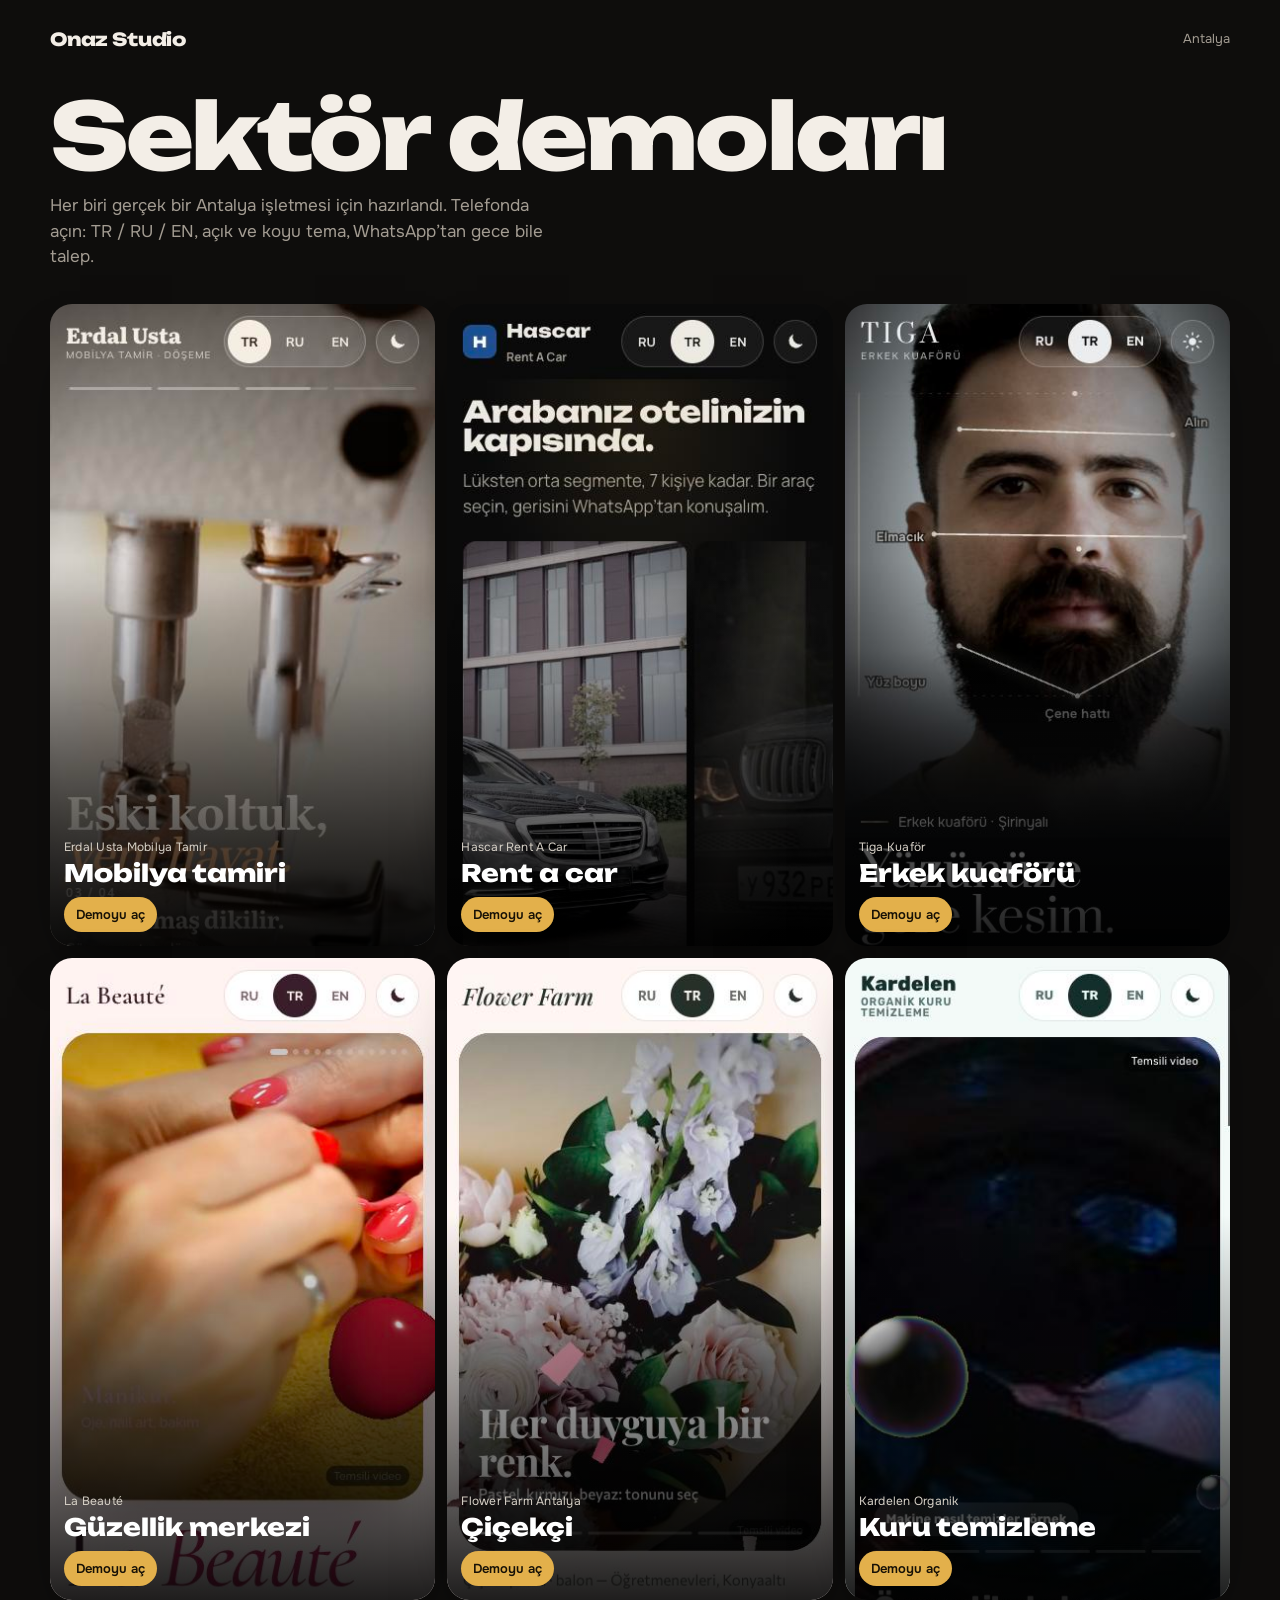
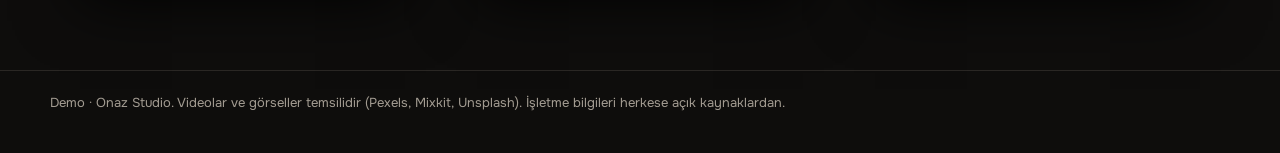
==== demo/sektor/index.html @ fc959712 "Sektör demo siteleri: 6 sektör + liste sayfası (demo/sektor) Co-Authored-By: Claude Opus 5.5 <norepl" ====
<!doctype html>
<html lang="tr">
<head>
<meta charset="utf-8">
<meta name="viewport" content="width=device-width,initial-scale=1,viewport-fit=cover">
<meta name="robots" content="noindex,nofollow">
<meta name="theme-color" content="#0E0D0C">
<title>Sektör demoları · Onaz Studio</title>
<link rel="preconnect" href="https://fonts.googleapis.com"><link rel="preconnect" href="https://fonts.gstatic.com" crossorigin>
<link href="https://fonts.googleapis.com/css2?family=Unbounded:wght@600;800&family=Onest:wght@400;500;600&display=swap" rel="stylesheet">
<style>
:root{--bg:#0E0D0C;--fg:#F3EEE7;--mut:#A39C92;--line:#2A2724;--acc:#E3B04B;--ease:cubic-bezier(.16,1,.3,1)}
*{box-sizing:border-box}
body{margin:0;background:var(--bg);color:var(--fg);font:16px/1.5 'Onest',system-ui,sans-serif;-webkit-font-smoothing:antialiased}
.wrap{width:min(1180px,100% - 32px);margin-inline:auto}
header{padding:28px 0 8px;display:flex;justify-content:space-between;align-items:center}
header b{font:800 18px 'Unbounded',sans-serif;letter-spacing:-.01em}
header span{font-size:13px;color:var(--mut)}
h1{font:800 clamp(38px,8vw,92px)/.95 'Unbounded',sans-serif;letter-spacing:-.03em;margin:34px 0 14px;max-width:12ch}
.lede{color:var(--mut);font-size:17px;max-width:46ch;margin:0 0 34px}
.grid{display:grid;grid-template-columns:repeat(2,minmax(0,1fr));gap:12px;padding-bottom:70px}
.card{position:relative;display:block;border-radius:22px;overflow:hidden;background:#000;color:#fff;text-decoration:none;aspect-ratio:9/15;isolation:isolate;box-shadow:0 30px 60px -30px rgba(0,0,0,.9),inset 0 0 0 1px rgba(255,255,255,.06)}
.card img{position:absolute;inset:0;width:100%;height:100%;object-fit:cover;object-position:top;z-index:-2;transition:transform 1.2s var(--ease)}
.card::after{content:"";position:absolute;inset:0;z-index:-1;background:linear-gradient(180deg,transparent 40%,rgba(0,0,0,.88))}
.card:hover img,.card:focus-visible img{transform:scale(1.05)}
.card:focus-visible{outline:3px solid var(--acc);outline-offset:3px}
.card__b{position:absolute;left:14px;right:14px;bottom:14px}
.card__b small{display:block;font-size:12px;color:#d8d2c8;letter-spacing:.02em}
.card__b strong{display:block;font:800 clamp(17px,2.2vw,24px)/1.1 'Unbounded',sans-serif;margin:4px 0 10px}
.card__b i{font-style:normal;display:inline-flex;align-items:center;gap:6px;font-size:13px;font-weight:600;padding:8px 12px;border-radius:99px;background:var(--acc);color:#171106}
.card.soon{pointer-events:none;opacity:.55}.card.soon .card__b i{background:#3a3631;color:#d8d2c8}
footer{border-top:1px solid var(--line);padding:22px 0 40px;color:var(--mut);font-size:13px}
@media(min-width:900px){.grid{grid-template-columns:repeat(3,1fr)}}
</style>
</head>
<body>
<div class="wrap">
  <header><b>Onaz Studio</b><span>Antalya</span></header>
  <h1>Sektör demoları</h1>
  <p class="lede">Her biri gerçek bir Antalya işletmesi için hazırlandı. Telefonda açın: TR / RU / EN, açık ve koyu tema, WhatsApp’tan gece bile talep.</p>
  <div class="grid" id="grid"></div>
</div>
<footer><div class="wrap">Demo · Onaz Studio. Videolar ve görseller temsilidir (Pexels, Mixkit, Unsplash). İşletme bilgileri herkese açık kaynaklardan.</div></footer>
<script>
/* hazır: true olan açılır, diğerleri "hazırlanıyor" görünür */
var D = [
  ['mobilya-tamiri', 'Mobilya tamiri', 'Erdal Usta Mobilya Tamir', true],
  ['arac-kiralama', 'Rent a car', 'Hascar Rent A Car', true],
  ['berber', 'Erkek kuaförü', 'Tiga Kuaför', true],
  ['guzellik', 'Güzellik merkezi', 'La Beauté', true],
  ['cicekci', 'Çiçekçi', 'Flower Farm Antalya', true],
  ['kuru-temizleme', 'Kuru temizleme', 'Kardelen Organik', true]
];
document.getElementById('grid').innerHTML = D.map(function (d) {
  return '<a class="card' + (d[3] ? '' : ' soon') + '" href="' + (d[3] ? d[0] + '/' : '#') + '"><img src="_prev/' + d[0] + '.jpg" alt="" loading="lazy" width="390" height="844"><span class="card__b"><small>' + d[2] + '</small><strong>' + d[1] + '</strong><i>' + (d[3] ? 'Demoyu aç' : 'Hazırlanıyor') + '</i></span></a>';
}).join('');
</script>
</body>
</html>
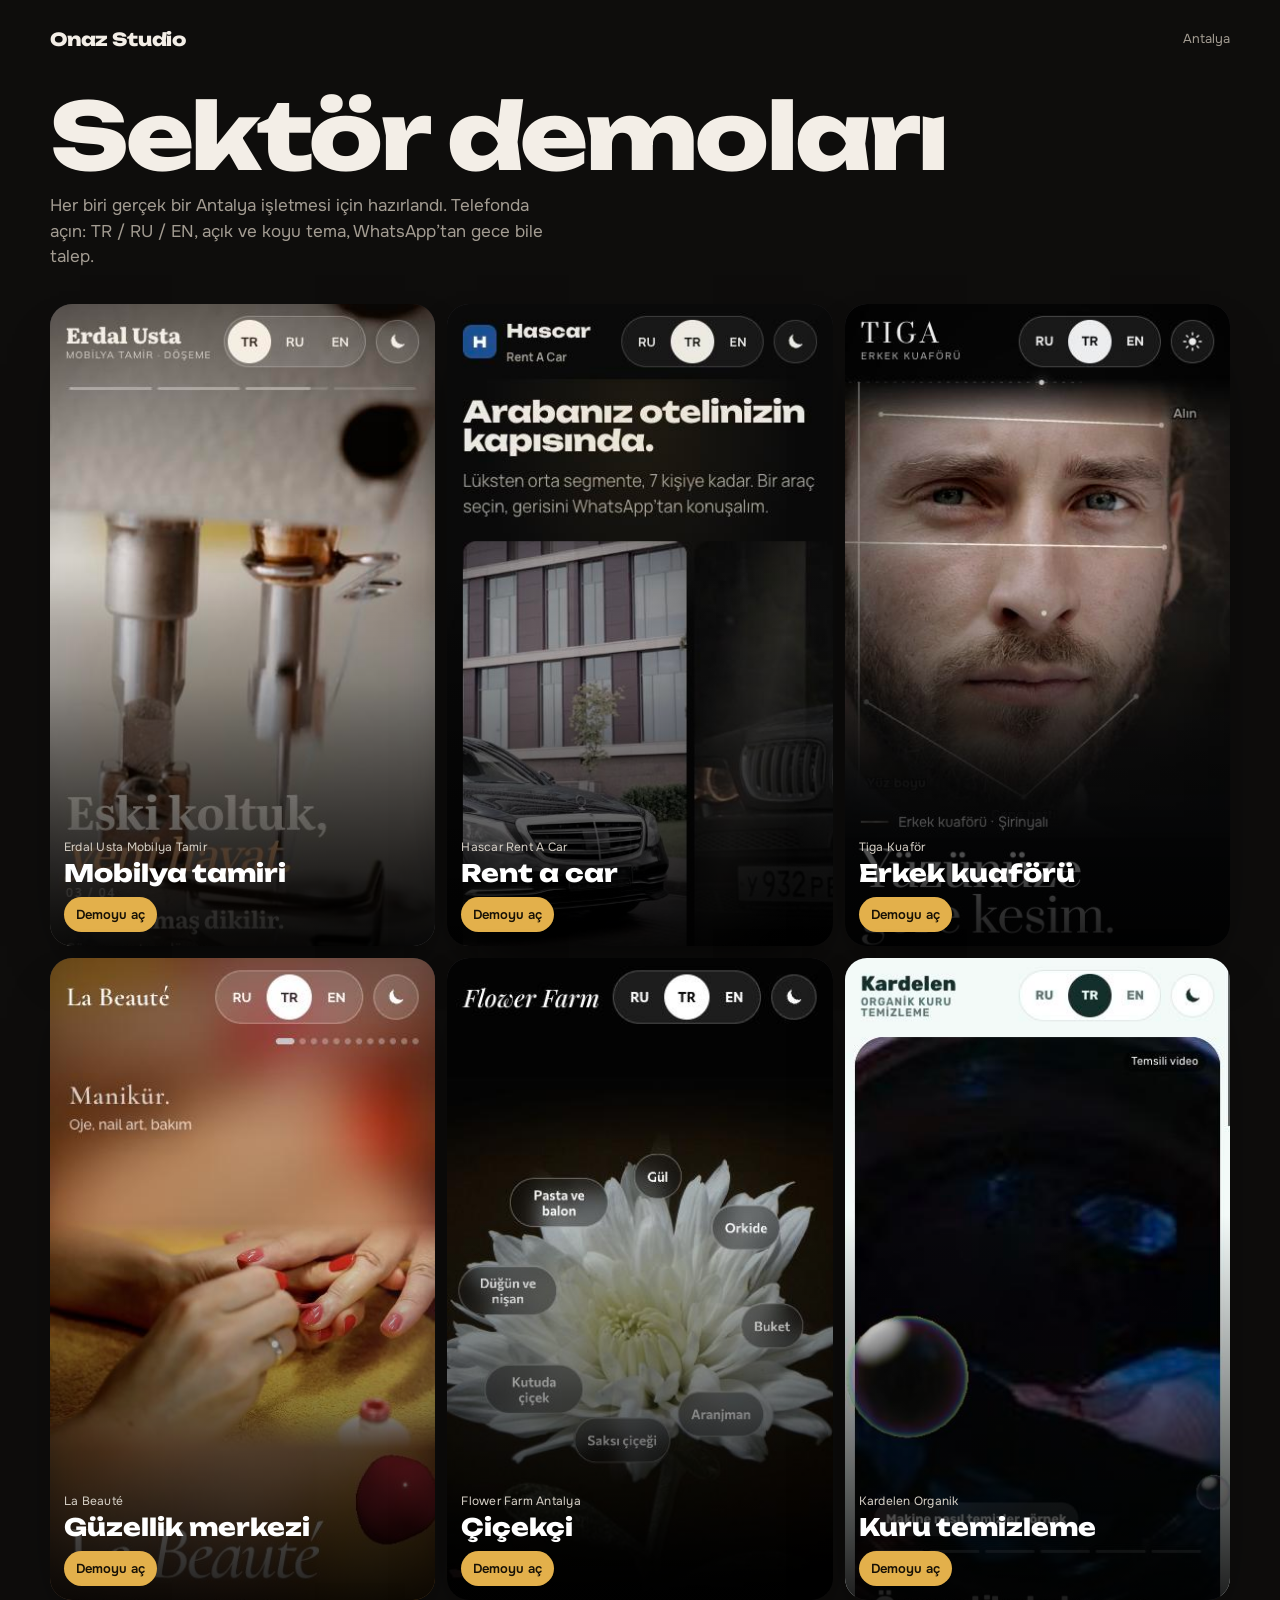
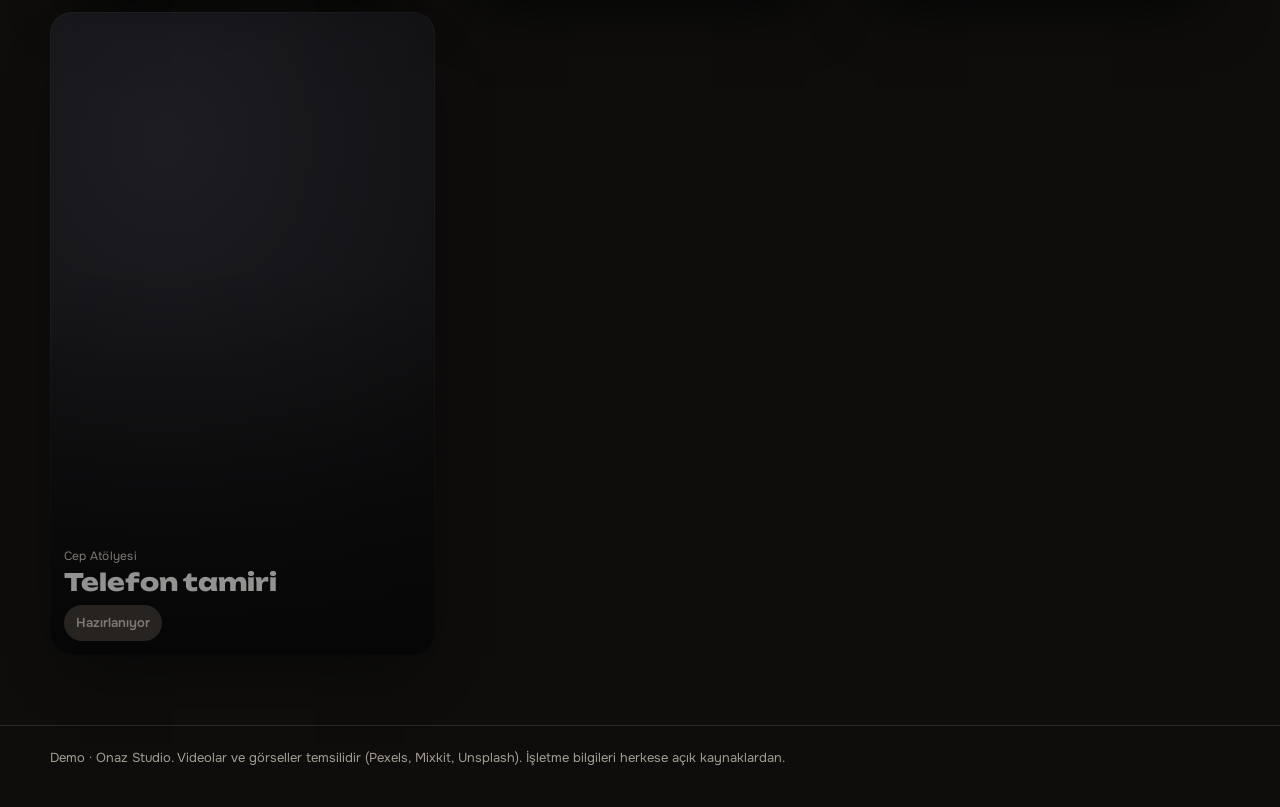
==== commit 51269eb8: "Sektör demoları: güzellik, rent a car, berber, çiçekçi düzeltmeleri Co-Authored-By: Claude Opus 5.5 " ====
--- a/demo/sektor/index.html
+++ b/demo/sektor/index.html
@@ -19,7 +19,7 @@
 h1{font:800 clamp(38px,8vw,92px)/.95 'Unbounded',sans-serif;letter-spacing:-.03em;margin:34px 0 14px;max-width:12ch}
 .lede{color:var(--mut);font-size:17px;max-width:46ch;margin:0 0 34px}
 .grid{display:grid;grid-template-columns:repeat(2,minmax(0,1fr));gap:12px;padding-bottom:70px}
-.card{position:relative;display:block;border-radius:22px;overflow:hidden;background:#000;color:#fff;text-decoration:none;aspect-ratio:9/15;isolation:isolate;box-shadow:0 30px 60px -30px rgba(0,0,0,.9),inset 0 0 0 1px rgba(255,255,255,.06)}
+.card{position:relative;display:block;border-radius:22px;overflow:hidden;background:radial-gradient(120% 80% at 30% 20%,#2b2a35,#0b0b0e);color:#fff;text-decoration:none;aspect-ratio:9/15;isolation:isolate;box-shadow:0 30px 60px -30px rgba(0,0,0,.9),inset 0 0 0 1px rgba(255,255,255,.06)}
 .card img{position:absolute;inset:0;width:100%;height:100%;object-fit:cover;object-position:top;z-index:-2;transition:transform 1.2s var(--ease)}
 .card::after{content:"";position:absolute;inset:0;z-index:-1;background:linear-gradient(180deg,transparent 40%,rgba(0,0,0,.88))}
 .card:hover img,.card:focus-visible img{transform:scale(1.05)}
@@ -49,10 +49,11 @@
   ['berber', 'Erkek kuaförü', 'Tiga Kuaför', true],
   ['guzellik', 'Güzellik merkezi', 'La Beauté', true],
   ['cicekci', 'Çiçekçi', 'Flower Farm Antalya', true],
-  ['kuru-temizleme', 'Kuru temizleme', 'Kardelen Organik', true]
+  ['kuru-temizleme', 'Kuru temizleme', 'Kardelen Organik', true],
+  ['telefon', 'Telefon tamiri', 'Cep Atölyesi', false]
 ];
 document.getElementById('grid').innerHTML = D.map(function (d) {
-  return '<a class="card' + (d[3] ? '' : ' soon') + '" href="' + (d[3] ? d[0] + '/' : '#') + '"><img src="_prev/' + d[0] + '.jpg" alt="" loading="lazy" width="390" height="844"><span class="card__b"><small>' + d[2] + '</small><strong>' + d[1] + '</strong><i>' + (d[3] ? 'Demoyu aç' : 'Hazırlanıyor') + '</i></span></a>';
+  return '<a class="card' + (d[3] ? '' : ' soon') + '" href="' + (d[3] ? d[0] + '/' : '#') + '"><img src="_prev/' + d[0] + '.jpg" alt="" loading="lazy" width="390" height="844" onerror="this.remove()"><span class="card__b"><small>' + d[2] + '</small><strong>' + d[1] + '</strong><i>' + (d[3] ? 'Demoyu aç' : 'Hazırlanıyor') + '</i></span></a>';
 }).join('');
 </script>
 </body>
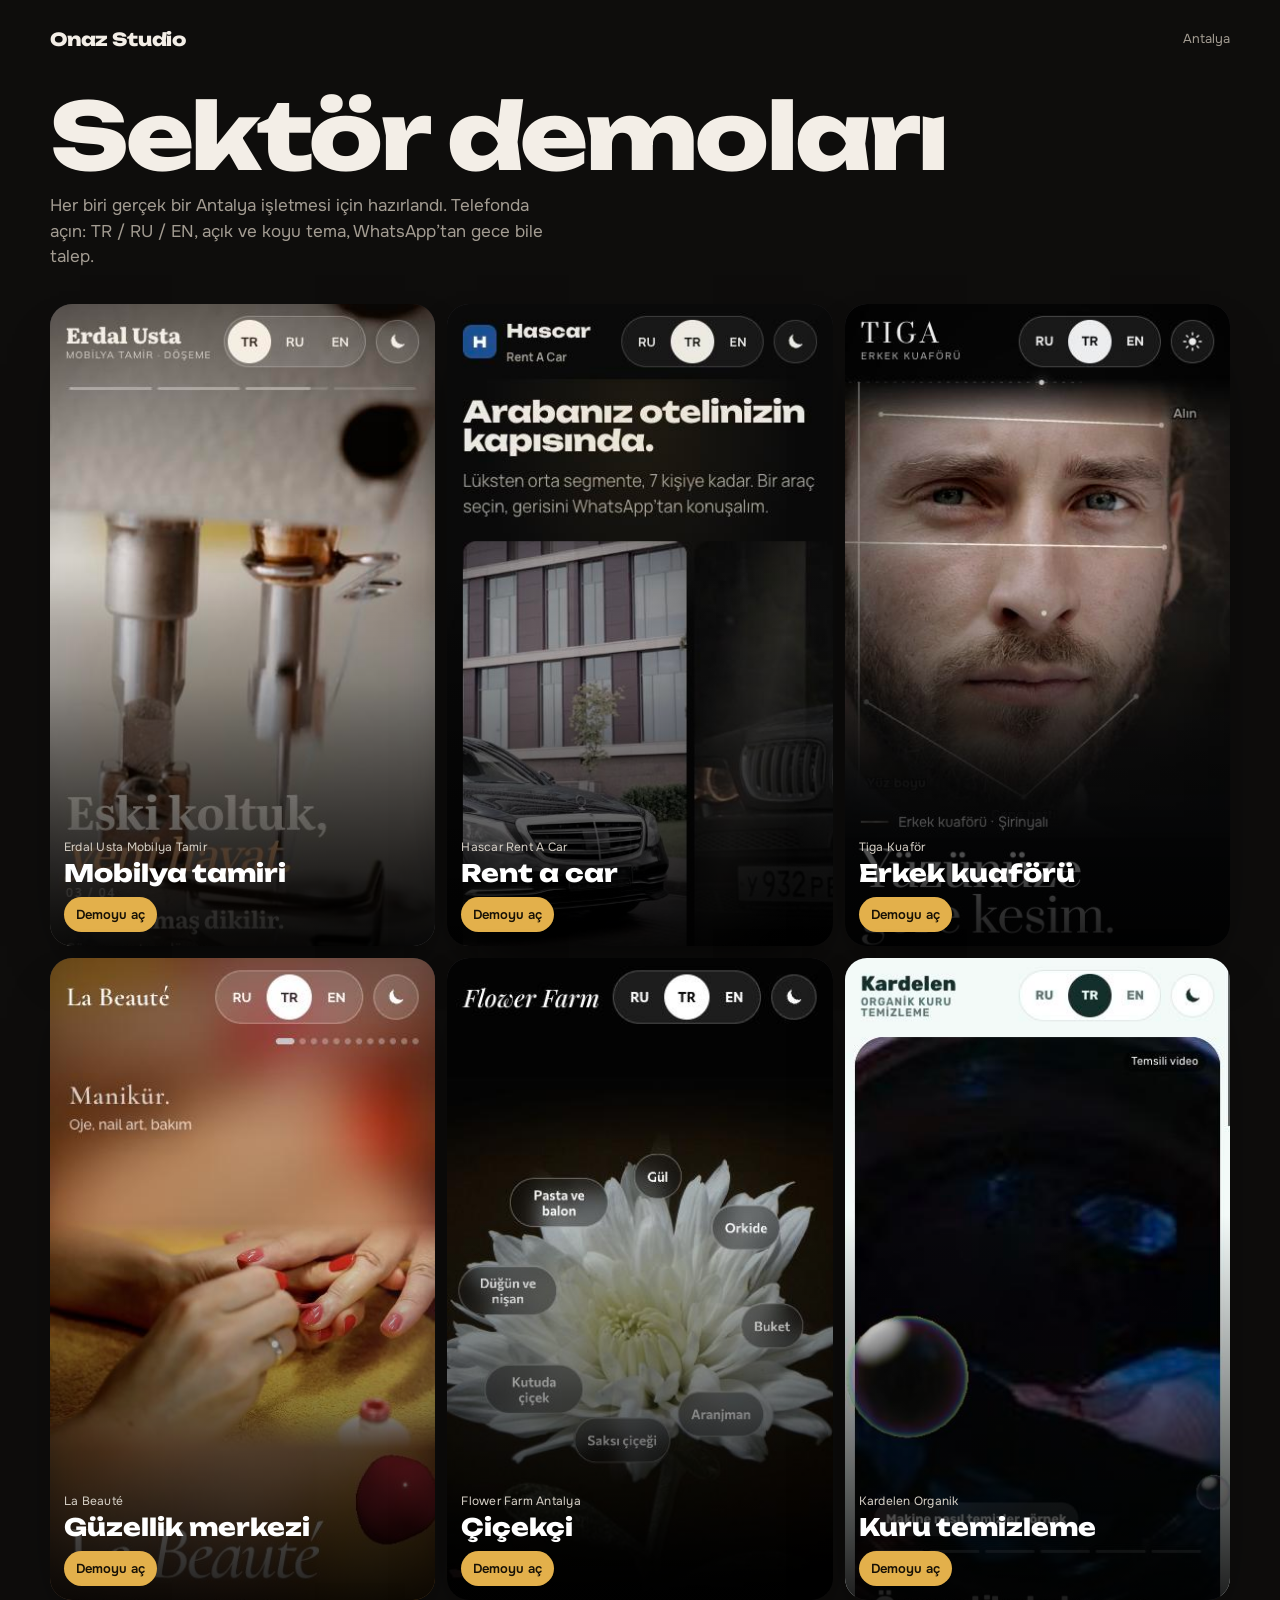
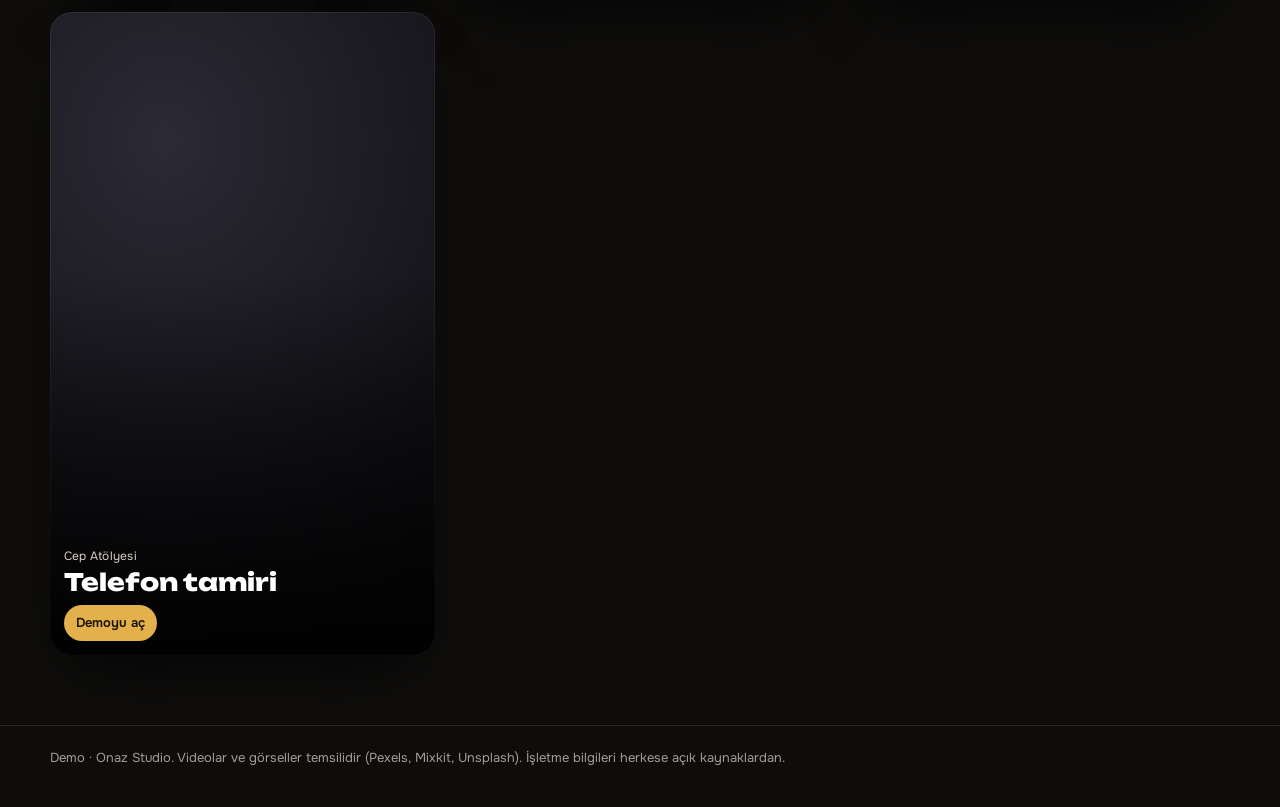
==== commit f672f029: "Sektör demoları: telefon tamiri örneği (Cep Atölyesi) + liste kartı Co-Authored-By: Claude Opus 5.5 " ====
--- a/demo/sektor/index.html
+++ b/demo/sektor/index.html
@@ -50,7 +50,7 @@
   ['guzellik', 'Güzellik merkezi', 'La Beauté', true],
   ['cicekci', 'Çiçekçi', 'Flower Farm Antalya', true],
   ['kuru-temizleme', 'Kuru temizleme', 'Kardelen Organik', true],
-  ['telefon', 'Telefon tamiri', 'Cep Atölyesi', false]
+  ['telefon', 'Telefon tamiri', 'Cep Atölyesi', true]
 ];
 document.getElementById('grid').innerHTML = D.map(function (d) {
   return '<a class="card' + (d[3] ? '' : ' soon') + '" href="' + (d[3] ? d[0] + '/' : '#') + '"><img src="_prev/' + d[0] + '.jpg" alt="" loading="lazy" width="390" height="844" onerror="this.remove()"><span class="card__b"><small>' + d[2] + '</small><strong>' + d[1] + '</strong><i>' + (d[3] ? 'Demoyu aç' : 'Hazırlanıyor') + '</i></span></a>';
